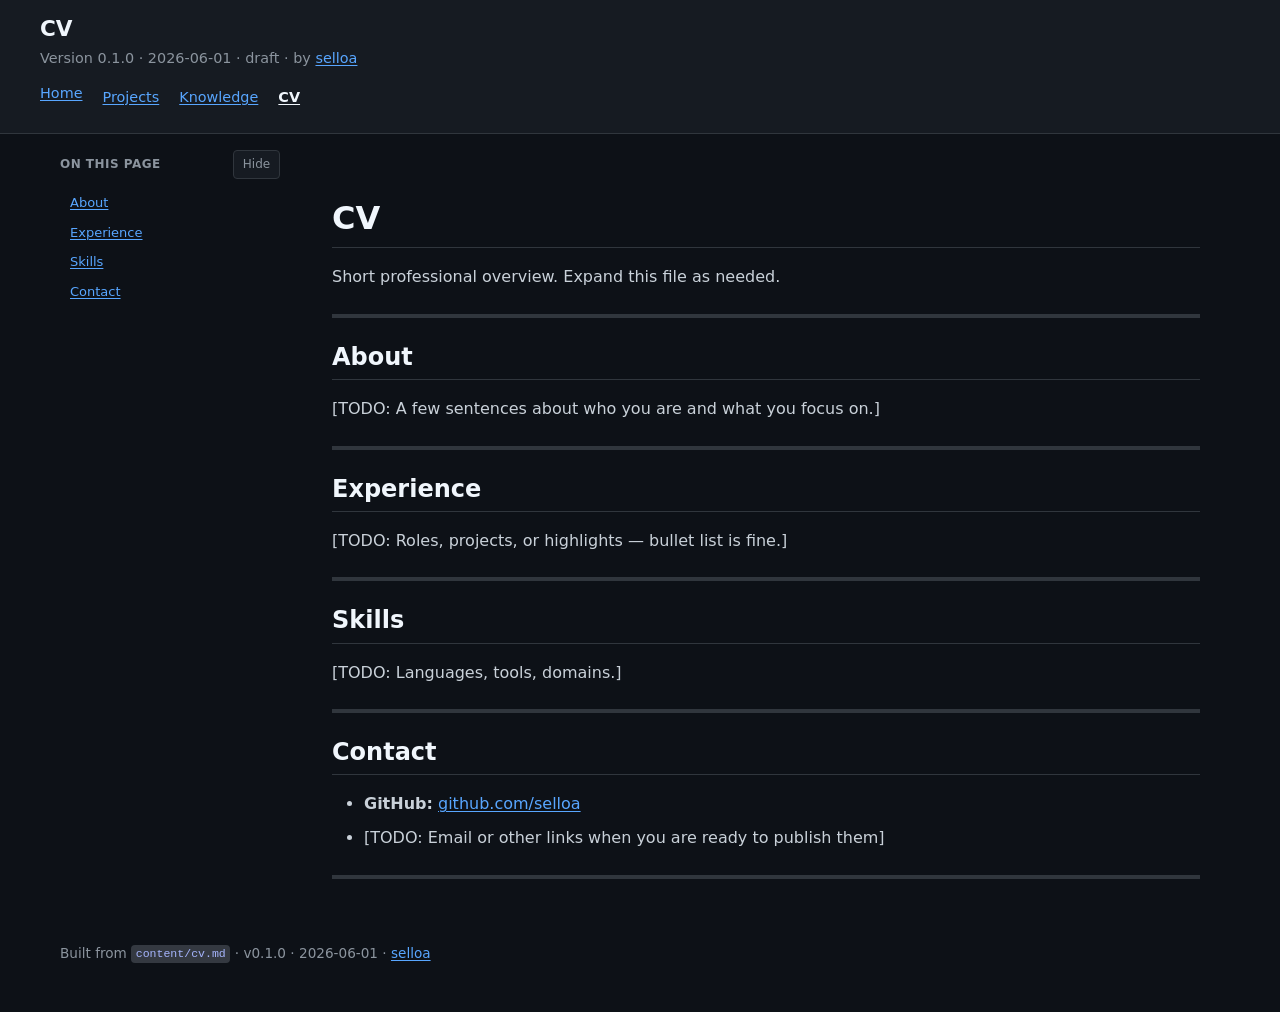
==== cv/index.html @ ec457ae1 "init" ====
<!DOCTYPE html>
<html lang="en">
<head>
  <meta charset="UTF-8">
  <meta name="viewport" content="width=device-width, initial-scale=1.0">
  <meta name="color-scheme" content="dark">
  <title>CV</title>
  <meta name="description" content="CV and contact — selloa.">
  <link rel="icon" type="image/svg+xml" href="../assets/favicon.svg">
  <link rel="stylesheet" href="../assets/site.css">
</head>
<body class="markdown-export" data-theme="dark">
  <header class="site-header">
    <div class="wrap">
      <h1>CV</h1>
      <p class="meta">Version 0.1.0 · 2026-06-01 · draft · by <a href="https://github.com/selloa">selloa</a></p>
    <nav class="site-topnav" aria-label="Site">
      <ul>
      <li><a href="../index.html">Home</a></li>
      <li><a href="../projects/index.html">Projects</a></li>
      <li><a href="../knowledge/index.html">Knowledge</a></li>
      <li><a href="../cv/index.html" aria-current="page">CV</a></li>
      </ul>
    </nav>
    </div>
  </header>
  <div class="site-layout">
    <button type="button" class="site-sidebar-show" id="sidebar-show" hidden aria-controls="site-sidebar" title="Show navigation">Show nav</button>
  <aside class="site-sidebar" id="site-sidebar" aria-label="Page sections">
    <div class="site-sidebar-header">
      <p class="site-sidebar-title">On this page</p>
      <button type="button" class="site-sidebar-toggle" id="sidebar-hide" aria-controls="site-sidebar" aria-expanded="true" title="Hide navigation">Hide</button>
    </div>
    <nav>
      <ul>
        <li><a href="#about">About</a></li>
        <li><a href="#experience">Experience</a></li>
        <li><a href="#skills">Skills</a></li>
        <li><a href="#contact">Contact</a></li>
      </ul>
    </nav>
  </aside>
    <main id="markview-container" class="markdown-body code-block-scroll">
    <h1 id="cv">CV</h1>
    <p>Short professional overview. Expand this file as needed.</p>
    <hr>
    <h2 id="about">About</h2>
    <p>[TODO: A few sentences about who you are and what you focus on.]</p>
    <hr>
    <h2 id="experience">Experience</h2>
    <p>[TODO: Roles, projects, or highlights — bullet list is fine.]</p>
    <hr>
    <h2 id="skills">Skills</h2>
    <p>[TODO: Languages, tools, domains.]</p>
    <hr>
    <h2 id="contact">Contact</h2>
    <ul>
    <li><strong>GitHub:</strong> <a href="https://github.com/selloa">github.com/selloa</a></li>
    <li>[TODO: Email or other links when you are ready to publish them]</li>
    </ul>
    <hr>
    </main>
  </div>
  <footer class="site-footer">
    <p>Built from <code>content/cv.md</code> · v0.1.0 · 2026-06-01 · <a href="https://github.com/selloa">selloa</a></p>
  </footer>
  <a href="#" class="back-top" id="backTop" aria-label="Back to top">↑ Top</a>
  <script>
  (function () {
    var hideBtn = document.getElementById('sidebar-hide');
    var showBtn = document.getElementById('sidebar-show');
    var storageKey = 'coder-hub-sidebar-hidden-cv';

    function setSidebarHidden(hidden) {
      document.body.classList.toggle('sidebar-hidden', hidden);
      if (hideBtn) hideBtn.setAttribute('aria-expanded', hidden ? 'false' : 'true');
      if (showBtn) showBtn.hidden = !hidden;
      try { localStorage.setItem(storageKey, hidden ? '1' : '0'); } catch (e) {}
    }

    try {
      if (localStorage.getItem(storageKey) === '1') setSidebarHidden(true);
    } catch (e) {}

    if (hideBtn) hideBtn.addEventListener('click', function () { setSidebarHidden(true); });
    if (showBtn) showBtn.addEventListener('click', function () { setSidebarHidden(false); });

    var backTop = document.getElementById('backTop');
    if (backTop) {
      window.addEventListener('scroll', function () {
        backTop.classList.toggle('visible', window.scrollY > 400);
      });
      backTop.addEventListener('click', function (e) {
        e.preventDefault();
        window.scrollTo({ top: 0, behavior: 'smooth' });
      });
    }
  })();
  </script>
</body>
</html>
---- assets/site.css ----
* { margin: 0; padding: 0; box-sizing: border-box; }

body {
  font-family: system-ui, -apple-system, BlinkMacSystemFont, 'Segoe UI', Roboto, 'Helvetica Neue', Arial, sans-serif;
  font-size: 16px;
  line-height: 1.6;
  color: #333;
  background: white;
}

.markdown-body {
  margin: 0 auto;
  padding: 40px 20px;
}

h1, h2, h3, h4, h5, h6 {
  margin: 24px 0 16px;
  font-weight: 600;
  line-height: 1.25;
}

h1 { font-size: 2em; }
h2 { font-size: 1.5em; border-bottom: 1px solid #eaecef; padding-bottom: 0.3em; }
h3 { font-size: 1.25em; }
h4 { font-size: 1em; }
h5 { font-size: 0.875em; }
h6 { font-size: 0.85em; color: #6a737d; }

p { margin: 0 0 16px; }

a { color: #4f6fe8; text-decoration: underline; text-underline-offset: 2px; text-decoration-thickness: 1px; }
a:hover { text-decoration-thickness: 2px; }

strong { font-weight: 600; }
em { font-style: italic; }

/* <mark> (==text==) and <ins> (++text++) — mirror src/styles/content/markdown-extended.css.
   Palette tokens are resolved per-theme via resolveCSSVariables() + css-themes.ts.
   The :not() exclusions prevent this default from overriding annotation highlight
   colors — live DOM uses .markview-annotation-highlight (stripped during export),
   and the export path wraps annotations in .markview-export-highlight. */
mark:not(.markview-annotation-highlight):not(.markview-export-highlight) {
  background-color: rgba(234, 179, 8, 0.28);
  color: #713f12;
  padding: 2px 4px;
  border-radius: 2px;
}

ins {
  text-decoration: none;
  background-color: rgba(16, 185, 129, 0.24);
  color: #064e3b;
  padding: 2px 4px;
  border-radius: 2px;
}

code {
  padding: 0.2em 0.4em;
  margin: 0;
  font-size: 85%;
  background-color: #f6f8fa;
  border-radius: 4px;
  font-family: 'SF Mono', 'Monaco', 'Menlo', 'Consolas', 'Liberation Mono', 'Courier New', monospace;
  color: #5a6fd6;
}

pre {
  padding: 16px;
  overflow: auto;
  font-family: 'SF Mono', 'Monaco', 'Menlo', 'Consolas', 'Liberation Mono', 'Courier New', monospace;
  font-size: 14px;
  line-height: 1.45;
  background-color: #f6f8fa;
  border-radius: 6px;
  margin: 0 0 16px;
}

pre code {
  display: inline;
  padding: 0;
  margin: 0;
  overflow: visible;
  font-size: 1em;
  line-height: inherit;
  background-color: transparent;
  color: inherit;
}

img {
  max-width: 100%;
  height: auto;
  margin: 16px 0;
}

blockquote {
  padding: 0 1em;
  color: #6a737d;
  border-left: 0.25em solid #dfe2e5;
  margin: 0 0 16px;
}

ul, ol {
  padding-left: 2em;
  margin: 0 0 16px;
}

li { margin-bottom: 8px; }

table {
  border-collapse: collapse;
  width: 100%;
  max-width: 100%;
  margin: 0 0 16px;
  display: block;
  overflow-x: auto;
}

thead, tbody, tfoot { display: table-row-group; }
tr { display: table-row; }
th, td { display: table-cell; }

th, td {
  padding: 6px 13px;
  border: 1px solid #dfe2e5;
}

th { background-color: #f6f8fa; font-weight: 600; }

hr {
  height: 0;
  margin: 24px 0;
  padding: 0;
  border: none;
  border-top: 1px solid #dfe2e5;
}

/* ========== Task Lists ========== */
input[type="checkbox"] {
  margin-right: 0.5em;
  vertical-align: middle;
}

li.task-list-item {
  list-style-type: none;
  margin-left: -1.5em;
}

/* ========== Details/Summary ========== */
details {
  margin: 16px 0;
  padding: 8px 16px;
  background: #f6f8fa;
  border-radius: 6px;
}

summary {
  cursor: pointer;
  font-weight: 600;
  padding: 8px 0;
}

details[open] summary {
  margin-bottom: 8px;
}

/* ========== Footnotes ========== */
.footnotes {
  margin-top: 32px;
  padding-top: 16px;
  border-top: 1px solid #eaecef;
  font-size: 0.9em;
}

.footnotes ol {
  padding-left: 1.5em;
}

.footnote-ref {
  font-size: 0.75em;
  vertical-align: super;
}

  

/* Inline code styling */
code {
  background: #f6f8fa !important;
  padding: 0.2em 0.4em !important;
  border-radius: 4px !important;
  font-family: 'SF Mono', 'Monaco', 'Menlo', 'Consolas', 'Liberation Mono', 'Courier New', monospace !important;
  font-size: 85% !important;
  color: #5a6fd6 !important;
}

/* Reset code styles inside pre blocks — must undo inline-code overrides */
pre code {
  background: transparent !important;
  padding: 0 !important;
  font-size: 1em !important;
  color: #24292e !important;
}

/* Link styling */
a {
  color: #4f6fe8 !important;
  text-decoration: underline !important;
  text-underline-offset: 2px !important;
  text-decoration-thickness: 1px !important;
}

a:hover {
  color: #4f6fe8 !important;
  text-decoration-thickness: 2px !important;
}

/* Code block wrapper with gray background */
.markview-code-block-wrapper {
  position: relative;
  margin: 1em 0;
  background: #f6f8fa;
  border: 1px solid #e1e4e8;
  border-radius: 6px;
  padding: 16px;
  overflow-x: auto;
}

.markview-code-block-wrapper pre {
  margin: 0;
  background: transparent;
  border: none;
  overflow-x: auto;
}

.markview-code-block-wrapper code {
  font-family: 'SF Mono', 'Monaco', 'Menlo', 'Consolas', 'Liberation Mono', 'Courier New', monospace !important;
  font-size: 14px !important;
  white-space: pre;
  word-wrap: normal;
  overflow-wrap: normal;
}

/* Syntax Highlighting - Resolved for light theme */
.hljs {
  display: block;
  overflow-x: auto;
  font-family: 'SF Mono', 'Monaco', 'Menlo', 'Consolas', 'Liberation Mono', 'Courier New', monospace !important;
  font-size: 14px !important;
  color: #24292e !important;
  background: transparent !important;
  white-space: pre;
}

/* Comments */
.hljs-comment, .hljs-quote {
  color: #6a737d !important;
  font-style: italic;
}

/* Keywords */
.hljs-keyword {
  color: #6f42c1 !important;
}

/* Built-ins and special keywords */
.hljs-built_in, .hljs-selector-tag {
  color: #6f42c1 !important;
}

/* Types and classes */
.hljs-type, .hljs-class {
  color: #005cc5 !important;
}

/* Strings */
.hljs-string, .hljs-attribute {
  color: #d73a49 !important;
}

/* Template strings */
.hljs-template-tag, .hljs-template-variable, .hljs-subst {
  color: #d73a49 !important;
}

/* Numbers and literals */
.hljs-number, .hljs-literal {
  color: #22863a !important;
}

/* Functions */
.hljs-function, .hljs-title.function_, .hljs-title.function {
  color: #0366d6 !important;
}

/* Class names */
.hljs-title.class_, .hljs-class .hljs-title {
  color: #005cc5 !important;
}

/* Properties and attributes */
.hljs-property, .hljs-attr {
  color: #005cc5 !important;
}

/* Variables */
.hljs-variable, .hljs-params {
  color: #24292e !important;
}

/* Special variables (this, self) */
.hljs-variable.language_ {
  color: #6f42c1 !important;
}

/* Operators */
.hljs-operator {
  color: #6f42c1 !important;
}

/* Punctuation */
.hljs-punctuation {
  color: #24292e !important;
}

/* Symbols */
.hljs-symbol, .hljs-bullet {
  color: #0366d6 !important;
}

/* HTML tags */
.hljs-tag, .hljs-name {
  color: #0366d6 !important;
}

/* Titles and sections */
.hljs-title, .hljs-section {
  color: #0366d6 !important;
}

/* Links */
.hljs-link {
  color: #005cc5 !important;
  text-decoration: underline;
}

/* Regex */
.hljs-regexp, .hljs-selector-attr, .hljs-selector-pseudo {
  color: #d73a49 !important;
}

/* Meta and annotations */
.hljs-meta, .hljs-meta .hljs-keyword {
  color: #6f42c1 !important;
}

.hljs-meta .hljs-string {
  color: #d73a49 !important;
}

/* Doctags */
.hljs-doctag {
  color: #005cc5 !important;
}

/* Diff additions */
.hljs-addition {
  background-color: rgba(34, 134, 58, 0.15);
  color: #22863a !important;
}

/* Diff deletions */
.hljs-deletion {
  background-color: rgba(215, 58, 73, 0.15);
  color: #d73a49 !important;
}

/* Emphasis */
.hljs-emphasis {
  font-style: italic;
}

/* Strong */
.hljs-strong {
  font-weight: 700;
}

/* ========== Blockquote Styles ========== */
blockquote {
  margin: 16px 0;
  padding: 0 1em;
  color: #57606a;
  border-left: 4px solid #e1e4e8;
  background: rgba(208, 215, 222, 0.1);
  border-radius: 3px;
}

blockquote > :first-child {
  margin-top: 0;
}

blockquote > :last-child {
  margin-bottom: 0;
}

/* ========== Typography Spacing ========== */
p {
  margin-top: 0;
  margin-bottom: 16px;
}

h1, h2, h3, h4, h5, h6 {
  margin-top: 24px;
  margin-bottom: 16px;
  font-weight: 600;
  line-height: 1.25;
}

h1 {
  padding-bottom: 0.3em;
  font-size: 2em;
  border-bottom: 1px solid #e1e4e8;
}

h2 {
  padding-bottom: 0.3em;
  font-size: 1.5em;
  border-bottom: 1px solid #e1e4e8;
}

h3 {
  font-size: 1.25em;
}

h4 {
  font-size: 1em;
}

h5 {
  font-size: 0.875em;
}

h6 {
  font-size: 0.85em;
  color: #57606a;
}

ul, ol {
  margin-top: 0;
  margin-bottom: 16px;
  padding-left: 2em;
}

li + li {
  margin-top: 0.25em;
}

hr {
  height: 0.25em;
  padding: 0;
  margin: 24px 0;
  background-color: #e1e4e8;
  border: 0;
}


/* ========== Table Styles ========== */
table {
  border-collapse: collapse;
  border-spacing: 0;
  width: 100%;
  margin: 16px 0;
  overflow: auto;
  display: block;
  color: #24292e;
}

table thead {
  background: #f6f8fa;
}

table th {
  font-weight: 600;
  padding: 6px 13px;
  border: 1px solid #e1e4e8;
  text-align: left;
  color: #24292e;
}

table td {
  padding: 6px 13px;
  border: 1px solid #e1e4e8;
  color: #24292e;
}

table tr {
  background: #ffffff;
  border-top: 1px solid #e1e4e8;
}

table tr:nth-child(2n) {
  background: #f6f8fa;
}
  
/* KaTeX CSS omitted - no math equations */

@media print {
  /* Reset body for print */
  body {
    margin: 0;
    padding: 0;
    background: white !important;
    color: black !important;
  }

  .site-sidebar {
    display: none !important;
  }

  .site-sidebar-show {
    display: none !important;
  }

  .back-top {
    display: none !important;
  }

  .site-layout {
    display: block;
    max-width: none;
    padding: 0;
  }

  /* Container optimization */
  .markdown-body {
    max-width: none !important;
    width: auto !important;
    margin: 0 !important;
    padding: 15px !important;
    background: white !important;
    color: black !important;
    box-sizing: border-box !important;
  }

  /* Page setup */
  @page {
    size: A4;
    margin: 15mm 10mm;
  }

  /* Table optimization */
  table {
    display: table !important;
    table-layout: auto !important;
    width: calc(100% - 4px) !important;
    max-width: 100% !important;
    page-break-inside: auto;
    box-sizing: border-box !important;
  }

  table thead { page-break-after: avoid; }
  table tr { page-break-inside: avoid; }

  table th, table td {
    padding: 4px 6px !important;
    font-size: 10px !important;
    line-height: 1.3 !important;
    border: 1px solid #dfe2e5 !important;
  }

  /* Code block optimization */
  .markview-code-block-wrapper {
    page-break-inside: auto;
    overflow: visible !important;
    border: 1px solid #e1e4e8 !important;
    background: #f6f8fa !important;
    padding: 12px !important;
    margin: 0.5em 0 !important;
    width: auto !important;
    max-width: 100% !important;
    box-sizing: border-box !important;
  }

  .markview-code-block-wrapper pre {
    border: none !important;
    background: transparent !important;
    padding: 0 !important;
    margin: 0 !important;
    overflow: visible !important;
    font-size: 10px !important;
  }

  .markview-code-block-wrapper code,
  pre code {
    white-space: pre-wrap !important;
    word-wrap: break-word !important;
    overflow-wrap: break-word !important;
    font-size: 10px !important;
  }

  /* Standalone pre (not in wrapper) */
  pre:not(.markview-code-block-wrapper pre) {
    border: 1px solid #e1e4e8 !important;
    background: #f6f8fa !important;
    font-size: 10px !important;
    padding: 12px !important;
    page-break-inside: auto;
    overflow: visible !important;
  }

  /* Image optimization */
  img {
    max-width: 100%;
    page-break-inside: avoid;
  }

  /* Remove effects */
  * {
    box-shadow: none !important;
    transition: none !important;
    animation: none !important;
  }

  /* Hide UI elements */
  .markview-copy-button,
  .markview-external-link-indicator,
  .markview-language-label {
    display: none !important;
  }

  /* Remove link underlines for print */
  a {
    text-decoration: none !important;
  }
}
  

/* On-screen rendering for the exported TOC block. Subdued so the TOC
   feels like document front matter, not a primary navigation widget. */
#markview-container .markview-print-toc {
  margin: 0 0 2em 0;
  padding: 1em 1.25em;
  border: 1px solid #e1e4e8;
  border-radius: 6px;
  background: #f9f9fb;
  color: #24292e;
}
#markview-container .markview-print-toc-title {
  margin: 0 0 0.75em 0;
  padding: 0 0 0.5em 0;
  font-size: 1.25em;
  font-weight: 700;
  border-bottom: 1px solid #e1e4e8;
}
#markview-container .markview-print-toc-list {
  list-style: none;
  margin: 0;
  padding: 0;
  columns: 1;
}
#markview-container .markview-print-toc-list li {
  margin: 0 0 0.2em 0;
  padding: 0;
  list-style: none;
}
#markview-container .markview-print-toc-list li[data-level='1'] {
  padding-left: 0;
  font-weight: 600;
  margin-top: 0.5em;
}
#markview-container .markview-print-toc-list li[data-level='2'] { padding-left: 1.5em; }
#markview-container .markview-print-toc-list li[data-level='3'] { padding-left: 3em; }
#markview-container .markview-print-toc-list li[data-level='4'] { padding-left: 4.5em; }
#markview-container .markview-print-toc-list li[data-level='5'] { padding-left: 6em; }
#markview-container .markview-print-toc-list li[data-level='6'] { padding-left: 7.5em; }
#markview-container .markview-print-toc-list a {
  color: #24292e !important;
  text-decoration: none !important;
}
#markview-container .markview-print-toc-list a:hover {
  text-decoration: underline !important;
  text-decoration-thickness: 1px !important;
}

@media print {
  /* Print rendering mirrors src/styles/content/print.css (.markview-print-toc*).
     Keep in sync. */
  #markview-container .markview-print-toc {
    margin: 0 !important;
    padding: 0 !important;
    border: none !important;
    background: white !important;
    page-break-after: always;
    break-after: page;
    color: black !important;
    font-size: 11pt !important;
    line-height: 1.5 !important;
    print-color-adjust: exact !important;
    -webkit-print-color-adjust: exact !important;
  }
  #markview-container .markview-print-toc-title {
    margin: 0 0 12pt 0 !important;
    padding: 0 0 6pt 0 !important;
    font-size: 18pt !important;
    font-weight: 700 !important;
    color: black !important;
    border-bottom: 1px solid #e1e4e8 !important;
    page-break-after: avoid;
    break-after: avoid;
  }
  #markview-container .markview-print-toc-list {
    list-style: none !important;
    margin: 0 !important;
    padding: 0 !important;
    columns: 1 !important;
  }
  #markview-container .markview-print-toc-list li {
    margin: 0 0 2pt 0 !important;
    padding: 0 !important;
    page-break-inside: avoid;
    break-inside: avoid;
    list-style: none !important;
  }
  #markview-container .markview-print-toc-list li[data-level='1'] {
    padding-left: 0 !important;
    font-weight: 600 !important;
    margin-top: 6pt !important;
  }
  #markview-container .markview-print-toc-list li[data-level='2'] { padding-left: 1.5em !important; }
  #markview-container .markview-print-toc-list li[data-level='3'] { padding-left: 3em !important; }
  #markview-container .markview-print-toc-list li[data-level='4'] { padding-left: 4.5em !important; }
  #markview-container .markview-print-toc-list li[data-level='5'] { padding-left: 6em !important; }
  #markview-container .markview-print-toc-list li[data-level='6'] { padding-left: 7.5em !important; }
  #markview-container .markview-print-toc-list a {
    color: black !important;
    text-decoration: none !important;
    print-color-adjust: exact !important;
    -webkit-print-color-adjust: exact !important;
  }
}
  

/* Code Block Display Mode Styles */
#markview-container.code-block-wrap pre code {
  white-space: pre-wrap !important;
  word-wrap: break-word !important;
  overflow-x: visible !important;
}

#markview-container.code-block-scroll pre code {
  white-space: pre !important;
  overflow-x: auto !important;
}


/* GitHub Alerts CSS omitted - no alerts */
/* Custom Containers CSS omitted - no custom containers */
/* Definition Lists CSS omitted - no definition lists */
/* Mintlify CSS omitted - no Mintlify components */
/* Front Matter Card CSS omitted - no front matter */

/* Site header & footer (build.py) */
header.site-header {
  border-bottom: 1px solid #d8d8d8;
  background: #f7f7f8;
  padding: 1rem 1.5rem;
}
header.site-header .wrap {
  max-width: 1200px;
  margin: 0 auto;
}
header.site-header h1 {
  margin: 0 0 0.25rem;
  font-size: 1.35rem;
  font-weight: 600;
  color: #1a1a1a;
  border: none;
  padding: 0;
}
header.site-header .meta {
  margin: 0;
  color: #555;
  font-size: 0.9rem;
}

header.site-header .meta a {
  color: #2563eb;
  text-decoration: none;
}

header.site-header .meta a:hover {
  text-decoration: underline;
}

.site-topnav {
  margin: 0.75rem 0 0;
  font-size: 0.9rem;
}

.site-topnav ul {
  display: flex;
  flex-wrap: wrap;
  gap: 0.35rem 1.25rem;
  margin: 0;
  padding: 0;
  list-style: none;
}

.site-topnav a {
  color: #2563eb;
  text-decoration: none;
}

.site-topnav a:hover {
  text-decoration: underline;
}

.site-topnav a[aria-current="page"] {
  font-weight: 600;
  text-decoration: none;
  color: #1a1a1a;
}

.back-top {
  position: fixed;
  bottom: 2rem;
  right: 2rem;
  z-index: 100;
  padding: 0.5rem 0.85rem;
  font-size: 0.8rem;
  font-weight: 500;
  color: #c9d1d9;
  background: #161b22;
  border: 1px solid #30363d;
  border-radius: 6px;
  text-decoration: none;
  opacity: 0;
  pointer-events: none;
  transition: opacity 0.25s, border-color 0.2s, color 0.2s;
}

.back-top.visible {
  opacity: 1;
  pointer-events: auto;
}

.back-top:hover {
  color: #58a6ff;
  border-color: #58a6ff;
}

footer.site-footer {
  max-width: 1200px;
  margin: 0 auto;
  padding: 0 20px 2rem;
  color: #555;
  font-size: 0.85rem;
}
footer.site-footer a { color: #2563eb; }
footer.site-footer code {
  font-size: 0.9em;
  background: #f3f4f6;
  padding: 0.1em 0.35em;
  border-radius: 3px;
}

/* Site layout & sidebar (build.py) */
.site-layout {
  display: flex;
  max-width: 1200px;
  margin: 0 auto;
  gap: 2rem;
  padding: 0 20px;
  align-items: flex-start;
}

.site-sidebar {
  width: 220px;
  flex-shrink: 0;
  position: sticky;
  top: 1rem;
  align-self: flex-start;
  max-height: calc(100vh - 2rem);
  overflow-y: auto;
  padding: 1rem 0 2rem;
}

.site-sidebar-title {
  margin: 0 0 0.75rem;
  font-size: 0.75rem;
  font-weight: 600;
  text-transform: uppercase;
  letter-spacing: 0.04em;
  color: #8b949e;
}

.site-sidebar-header {
  display: flex;
  align-items: center;
  justify-content: space-between;
  gap: 0.5rem;
  margin-bottom: 0.75rem;
}

.site-sidebar-header .site-sidebar-title {
  margin: 0;
}

.site-sidebar-toggle,
.site-sidebar-show {
  font: inherit;
  font-size: 0.75rem;
  color: #8b949e;
  background: #161b22;
  border: 1px solid #30363d;
  border-radius: 4px;
  padding: 0.25rem 0.55rem;
  cursor: pointer;
  white-space: nowrap;
}

.site-sidebar-toggle:hover,
.site-sidebar-show:hover {
  color: #58a6ff;
  border-color: #58a6ff;
}

.site-sidebar-show {
  position: sticky;
  top: 1rem;
  align-self: flex-start;
  flex-shrink: 0;
  margin: 1rem 0 2rem;
}

body.sidebar-hidden .site-sidebar {
  display: none;
}

.site-sidebar-show[hidden] {
  display: none !important;
}

.site-sidebar ul {
  list-style: none;
  margin: 0;
  padding: 0;
}

.site-sidebar li {
  margin: 0 0 0.35rem;
  line-height: 1.35;
}

.site-sidebar a {
  display: block;
  font-size: 0.8125rem;
  color: #8b949e;
  text-decoration: none;
  padding: 0.2rem 0;
  border-left: 2px solid transparent;
  padding-left: 0.5rem;
}

.site-sidebar a:hover {
  color: #58a6ff;
  border-left-color: #58a6ff;
}

#markview-container {
  flex: 1;
  min-width: 0;
}

@media (max-width: 900px) {
  .site-layout {
    flex-direction: column;
    gap: 0;
  }

  .site-sidebar {
    position: static;
    width: 100%;
    max-height: none;
    padding: 1rem 0;
    border-bottom: 1px solid #30363d;
  }

  .site-sidebar ul {
    columns: 2;
    column-gap: 1.5rem;
  }
}

@media (max-width: 600px) {
  .site-sidebar ul {
    columns: 1;
  }
}

/* ========== Dark theme (default) — GitHub-style palette ========== */
body.markdown-export[data-theme="dark"] {
  color-scheme: dark;
  color: #c9d1d9;
  background: #0d1117;
}

body.markdown-export[data-theme="dark"] h1,
body.markdown-export[data-theme="dark"] h2,
body.markdown-export[data-theme="dark"] h3,
body.markdown-export[data-theme="dark"] h4,
body.markdown-export[data-theme="dark"] h5 {
  color: #f0f6fc;
}

body.markdown-export[data-theme="dark"] h6 {
  color: #8b949e;
}

body.markdown-export[data-theme="dark"] h1,
body.markdown-export[data-theme="dark"] h2 {
  border-bottom-color: #30363d;
}

body.markdown-export[data-theme="dark"] a {
  color: #58a6ff !important;
}

body.markdown-export[data-theme="dark"] a:hover {
  color: #79c0ff !important;
}

body.markdown-export[data-theme="dark"] code {
  background: rgba(110, 118, 129, 0.4) !important;
  color: #a5b4fc !important;
}

body.markdown-export[data-theme="dark"] pre {
  background-color: #161b22;
}

body.markdown-export[data-theme="dark"] pre code {
  color: #c9d1d9 !important;
}

body.markdown-export[data-theme="dark"] blockquote {
  color: #8b949e;
  border-left-color: #30363d;
  background: rgba(48, 54, 61, 0.35);
}

body.markdown-export[data-theme="dark"] th,
body.markdown-export[data-theme="dark"] td {
  border-color: #30363d;
}

body.markdown-export[data-theme="dark"] th {
  background-color: #161b22;
  color: #f0f6fc;
}

body.markdown-export[data-theme="dark"] table {
  color: #c9d1d9;
}

body.markdown-export[data-theme="dark"] table thead {
  background: #161b22;
}

body.markdown-export[data-theme="dark"] table th {
  border-color: #30363d;
  color: #f0f6fc;
}

body.markdown-export[data-theme="dark"] table td {
  border-color: #30363d;
  color: #c9d1d9;
}

body.markdown-export[data-theme="dark"] table tr {
  background: #0d1117;
  border-top-color: #30363d;
}

body.markdown-export[data-theme="dark"] table tr:nth-child(2n) {
  background: #161b22;
}

body.markdown-export[data-theme="dark"] hr {
  background-color: #30363d;
  border-top-color: #30363d;
}

body.markdown-export[data-theme="dark"] details {
  background: #161b22;
}

body.markdown-export[data-theme="dark"] .footnotes {
  border-top-color: #30363d;
}

body.markdown-export[data-theme="dark"] .markview-code-block-wrapper {
  background: #161b22;
  border-color: #30363d;
}

body.markdown-export[data-theme="dark"] .hljs {
  color: #c9d1d9 !important;
}

body.markdown-export[data-theme="dark"] .hljs-comment,
body.markdown-export[data-theme="dark"] .hljs-quote {
  color: #8b949e !important;
}

body.markdown-export[data-theme="dark"] .hljs-keyword,
body.markdown-export[data-theme="dark"] .hljs-built_in,
body.markdown-export[data-theme="dark"] .hljs-selector-tag,
body.markdown-export[data-theme="dark"] .hljs-variable.language_ {
  color: #ff7b72 !important;
}

body.markdown-export[data-theme="dark"] .hljs-string,
body.markdown-export[data-theme="dark"] .hljs-attribute,
body.markdown-export[data-theme="dark"] .hljs-template-tag,
body.markdown-export[data-theme="dark"] .hljs-template-variable,
body.markdown-export[data-theme="dark"] .hljs-subst,
body.markdown-export[data-theme="dark"] .hljs-regexp,
body.markdown-export[data-theme="dark"] .hljs-selector-attr,
body.markdown-export[data-theme="dark"] .hljs-selector-pseudo {
  color: #a5d6ff !important;
}

body.markdown-export[data-theme="dark"] .hljs-number,
body.markdown-export[data-theme="dark"] .hljs-literal {
  color: #79c0ff !important;
}

body.markdown-export[data-theme="dark"] .hljs-function,
body.markdown-export[data-theme="dark"] .hljs-title.function_,
body.markdown-export[data-theme="dark"] .hljs-title.function,
body.markdown-export[data-theme="dark"] .hljs-symbol,
body.markdown-export[data-theme="dark"] .hljs-bullet,
body.markdown-export[data-theme="dark"] .hljs-tag,
body.markdown-export[data-theme="dark"] .hljs-name,
body.markdown-export[data-theme="dark"] .hljs-title,
body.markdown-export[data-theme="dark"] .hljs-section {
  color: #d2a8ff !important;
}

body.markdown-export[data-theme="dark"] .hljs-type,
body.markdown-export[data-theme="dark"] .hljs-class,
body.markdown-export[data-theme="dark"] .hljs-title.class_,
body.markdown-export[data-theme="dark"] .hljs-class .hljs-title,
body.markdown-export[data-theme="dark"] .hljs-property,
body.markdown-export[data-theme="dark"] .hljs-attr,
body.markdown-export[data-theme="dark"] .hljs-link,
body.markdown-export[data-theme="dark"] .hljs-doctag {
  color: #79c0ff !important;
}

body.markdown-export[data-theme="dark"] .hljs-variable,
body.markdown-export[data-theme="dark"] .hljs-params,
body.markdown-export[data-theme="dark"] .hljs-punctuation {
  color: #c9d1d9 !important;
}

body.markdown-export[data-theme="dark"] .hljs-operator,
body.markdown-export[data-theme="dark"] .hljs-meta,
body.markdown-export[data-theme="dark"] .hljs-meta .hljs-keyword {
  color: #ff7b72 !important;
}

body.markdown-export[data-theme="dark"] img {
  border: 1px solid #30363d;
  border-radius: 6px;
}

body.markdown-export[data-theme="dark"] header.site-header {
  border-bottom-color: #30363d;
  background: #161b22;
}

body.markdown-export[data-theme="dark"] header.site-header h1 {
  color: #f0f6fc;
}

body.markdown-export[data-theme="dark"] header.site-header .meta {
  color: #8b949e;
}

body.markdown-export[data-theme="dark"] header.site-header .meta a {
  color: #58a6ff;
}

body.markdown-export[data-theme="dark"] .site-topnav a {
  color: #58a6ff !important;
}

body.markdown-export[data-theme="dark"] .site-topnav a:hover {
  color: #79c0ff !important;
}

body.markdown-export[data-theme="dark"] .site-topnav a[aria-current="page"] {
  color: #f0f6fc !important;
}

body.markdown-export[data-theme="dark"] footer.site-footer {
  color: #8b949e;
}

body.markdown-export[data-theme="dark"] footer.site-footer a {
  color: #58a6ff;
}

body.markdown-export[data-theme="dark"] footer.site-footer code {
  background: rgba(110, 118, 129, 0.4);
  color: #a5b4fc;
}

body.markdown-export[data-theme="dark"] .site-sidebar {
  border-bottom-color: #30363d;
}

body.markdown-export[data-theme="dark"] .site-sidebar-title {
  color: #8b949e;
}

body.markdown-export[data-theme="dark"] .site-sidebar a {
  color: #8b949e;
}

body.markdown-export[data-theme="dark"] .site-sidebar a:hover {
  color: #79c0ff;
  border-left-color: #58a6ff;
}

body.markdown-export[data-theme="dark"] .site-sidebar-toggle,
body.markdown-export[data-theme="dark"] .site-sidebar-show {
  background: #161b22;
  border-color: #30363d;
  color: #8b949e;
}

body.markdown-export[data-theme="dark"] .site-sidebar-toggle:hover,
body.markdown-export[data-theme="dark"] .site-sidebar-show:hover {
  color: #79c0ff;
  border-color: #58a6ff;
}

body.markdown-export[data-theme="dark"] input[type="checkbox"] {
  accent-color: #58a6ff;
}

/* Google Translate widget */
.site-translate {
  margin-bottom: 0.5rem;
  opacity: 0.75;
  font-size: 0.75rem;
}

#google_translate_element select {
  background: #161b22;
  color: #c9d1d9;
  border: 1px solid #30363d;
  border-radius: 4px;
  padding: 0.3rem 0.5rem;
  font-family: system-ui, -apple-system, BlinkMacSystemFont, 'Segoe UI', Roboto, sans-serif;
  font-size: 0.8rem;
}

.goog-te-gadget {
  font-size: 0 !important;
  color: transparent !important;
}

.goog-te-gadget select {
  font-size: 0.8rem !important;
}

.goog-te-gadget a {
  display: none !important;
}

.goog-te-banner-frame.skiptranslate,
.goog-te-balloon-frame {
  display: none !important;
}

body {
  top: 0 !important;
}
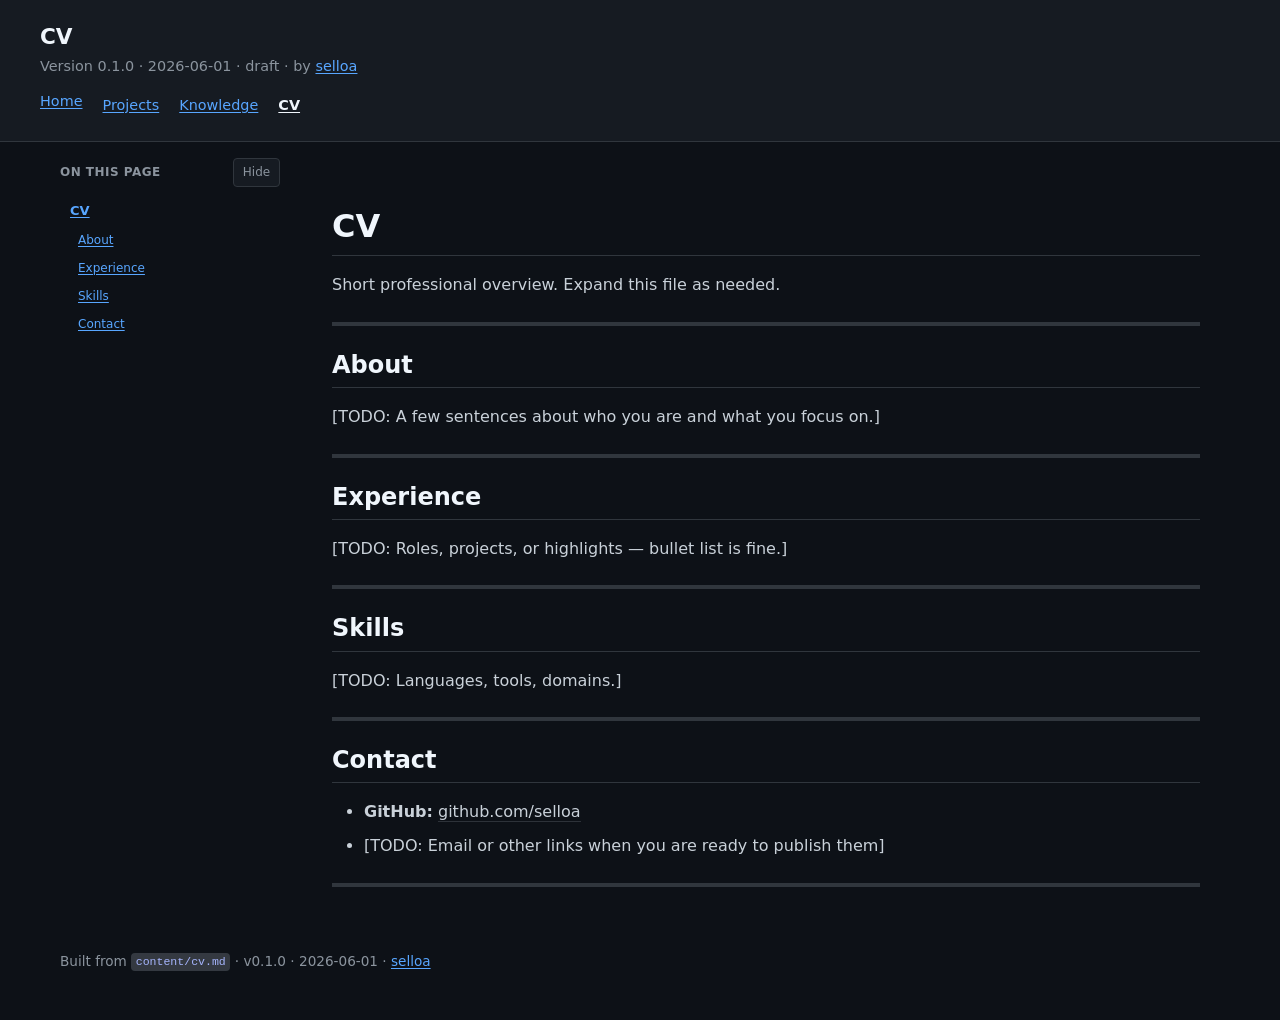
==== commit 2f84cc18: "update" ====
--- a/cv/index.html
+++ b/cv/index.html
@@ -12,8 +12,9 @@
 <body class="markdown-export" data-theme="dark">
   <header class="site-header">
     <div class="wrap">
+      <div id="google_translate_element" class="site-translate"></div>
       <h1>CV</h1>
-      <p class="meta">Version 0.1.0 · 2026-06-01 · draft · by <a href="https://github.com/selloa">selloa</a></p>
+      <p class="meta">Version 0.1.0 · 2026-06-01 · draft · by <a href="https://github.com/selloa" target="_blank" rel="noopener noreferrer">selloa</a></p>
     <nav class="site-topnav" aria-label="Site">
       <ul>
       <li><a href="../index.html">Home</a></li>
@@ -33,10 +34,11 @@
     </div>
     <nav>
       <ul>
-        <li><a href="#about">About</a></li>
-        <li><a href="#experience">Experience</a></li>
-        <li><a href="#skills">Skills</a></li>
-        <li><a href="#contact">Contact</a></li>
+        <li class="sidebar-h1"><a href="#cv">CV</a></li>
+        <li class="sidebar-h2"><a href="#about">About</a></li>
+        <li class="sidebar-h2"><a href="#experience">Experience</a></li>
+        <li class="sidebar-h2"><a href="#skills">Skills</a></li>
+        <li class="sidebar-h2"><a href="#contact">Contact</a></li>
       </ul>
     </nav>
   </aside>
@@ -55,14 +57,14 @@
     <hr>
     <h2 id="contact">Contact</h2>
     <ul>
-    <li><strong>GitHub:</strong> <a href="https://github.com/selloa">github.com/selloa</a></li>
+    <li><strong>GitHub:</strong> <a href="https://github.com/selloa" target="_blank" rel="noopener noreferrer">github.com/selloa</a></li>
     <li>[TODO: Email or other links when you are ready to publish them]</li>
     </ul>
     <hr>
     </main>
   </div>
   <footer class="site-footer">
-    <p>Built from <code>content/cv.md</code> · v0.1.0 · 2026-06-01 · <a href="https://github.com/selloa">selloa</a></p>
+    <p>Built from <code>content/cv.md</code> · v0.1.0 · 2026-06-01 · <a href="https://github.com/selloa" target="_blank" rel="noopener noreferrer">selloa</a></p>
   </footer>
   <a href="#" class="back-top" id="backTop" aria-label="Back to top">↑ Top</a>
   <script>
@@ -97,5 +99,14 @@
     }
   })();
   </script>
+  <script>
+  function googleTranslateElementInit() {
+    new google.translate.TranslateElement(
+      { pageLanguage: 'en', includedLanguages: 'en,fr,it,de,es', layout: google.translate.TranslateElement.InlineLayout.HORIZONTAL },
+      'google_translate_element'
+    );
+  }
+  </script>
+  <script src="https://translate.google.com/translate_a/element.js?cb=googleTranslateElementInit"></script>
 </body>
 </html>
--- a/assets/site.css
+++ b/assets/site.css
@@ -1288,3 +1288,93 @@
 body {
   top: 0 !important;
 }
+
+/* Owner / fork badges (build.py) */
+.tag-badge {
+  display: inline-block;
+  font-size: 0.65rem;
+  font-weight: 600;
+  text-transform: uppercase;
+  letter-spacing: 0.04em;
+  padding: 0.15rem 0.45rem;
+  border-radius: 4px;
+  margin-left: 0.35rem;
+  vertical-align: middle;
+}
+
+.tag-owner {
+  background: rgba(139, 92, 246, 0.2);
+  color: #a78bfa;
+  border: 1px solid rgba(139, 92, 246, 0.35);
+}
+
+.tag-fork {
+  background: rgba(88, 166, 255, 0.15);
+  color: #79c0ff;
+  border: 1px solid rgba(88, 166, 255, 0.3);
+}
+
+/* Sidebar heading hierarchy (build.py) */
+.site-sidebar li.sidebar-h1 a {
+  font-weight: 600;
+  color: #c9d1d9;
+}
+
+.site-sidebar li.sidebar-h2 a {
+  padding-left: 1rem;
+  font-size: 0.75rem;
+}
+
+.site-sidebar li.sidebar-h3 a {
+  padding-left: 2rem;
+  font-size: 0.75rem;
+}
+
+.site-sidebar li.sidebar-h4 a {
+  padding-left: 3rem;
+  font-size: 0.7rem;
+}
+
+body.markdown-export[data-theme="dark"] .site-sidebar li.sidebar-h1 a {
+  color: #c9d1d9;
+}
+
+body.markdown-export[data-theme="dark"] .site-sidebar li.sidebar-h1 a:hover {
+  color: #79c0ff;
+}
+
+/* Resource links in main content — read like text, highlight on hover */
+#markview-container a {
+  color: #c9d1d9 !important;
+  text-decoration: none !important;
+  border-bottom: 1px solid rgba(139, 148, 158, 0.25);
+  text-underline-offset: unset;
+  text-decoration-thickness: unset;
+  transition: color 0.15s, border-color 0.15s;
+}
+
+#markview-container a:hover {
+  color: #79c0ff !important;
+  border-bottom-color: rgba(88, 166, 255, 0.55);
+  text-decoration: none !important;
+}
+
+#markview-container strong a,
+#markview-container a strong {
+  font-weight: inherit;
+}
+
+#markview-container a.link-video::after {
+  content: "▶";
+  display: inline-block;
+  font-size: 0.55em;
+  margin-left: 0.4em;
+  opacity: 0.4;
+  vertical-align: 0.1em;
+  transition: opacity 0.15s;
+}
+
+#markview-container a.link-video:hover::after {
+  opacity: 0.75;
+  color: #79c0ff;
+}
